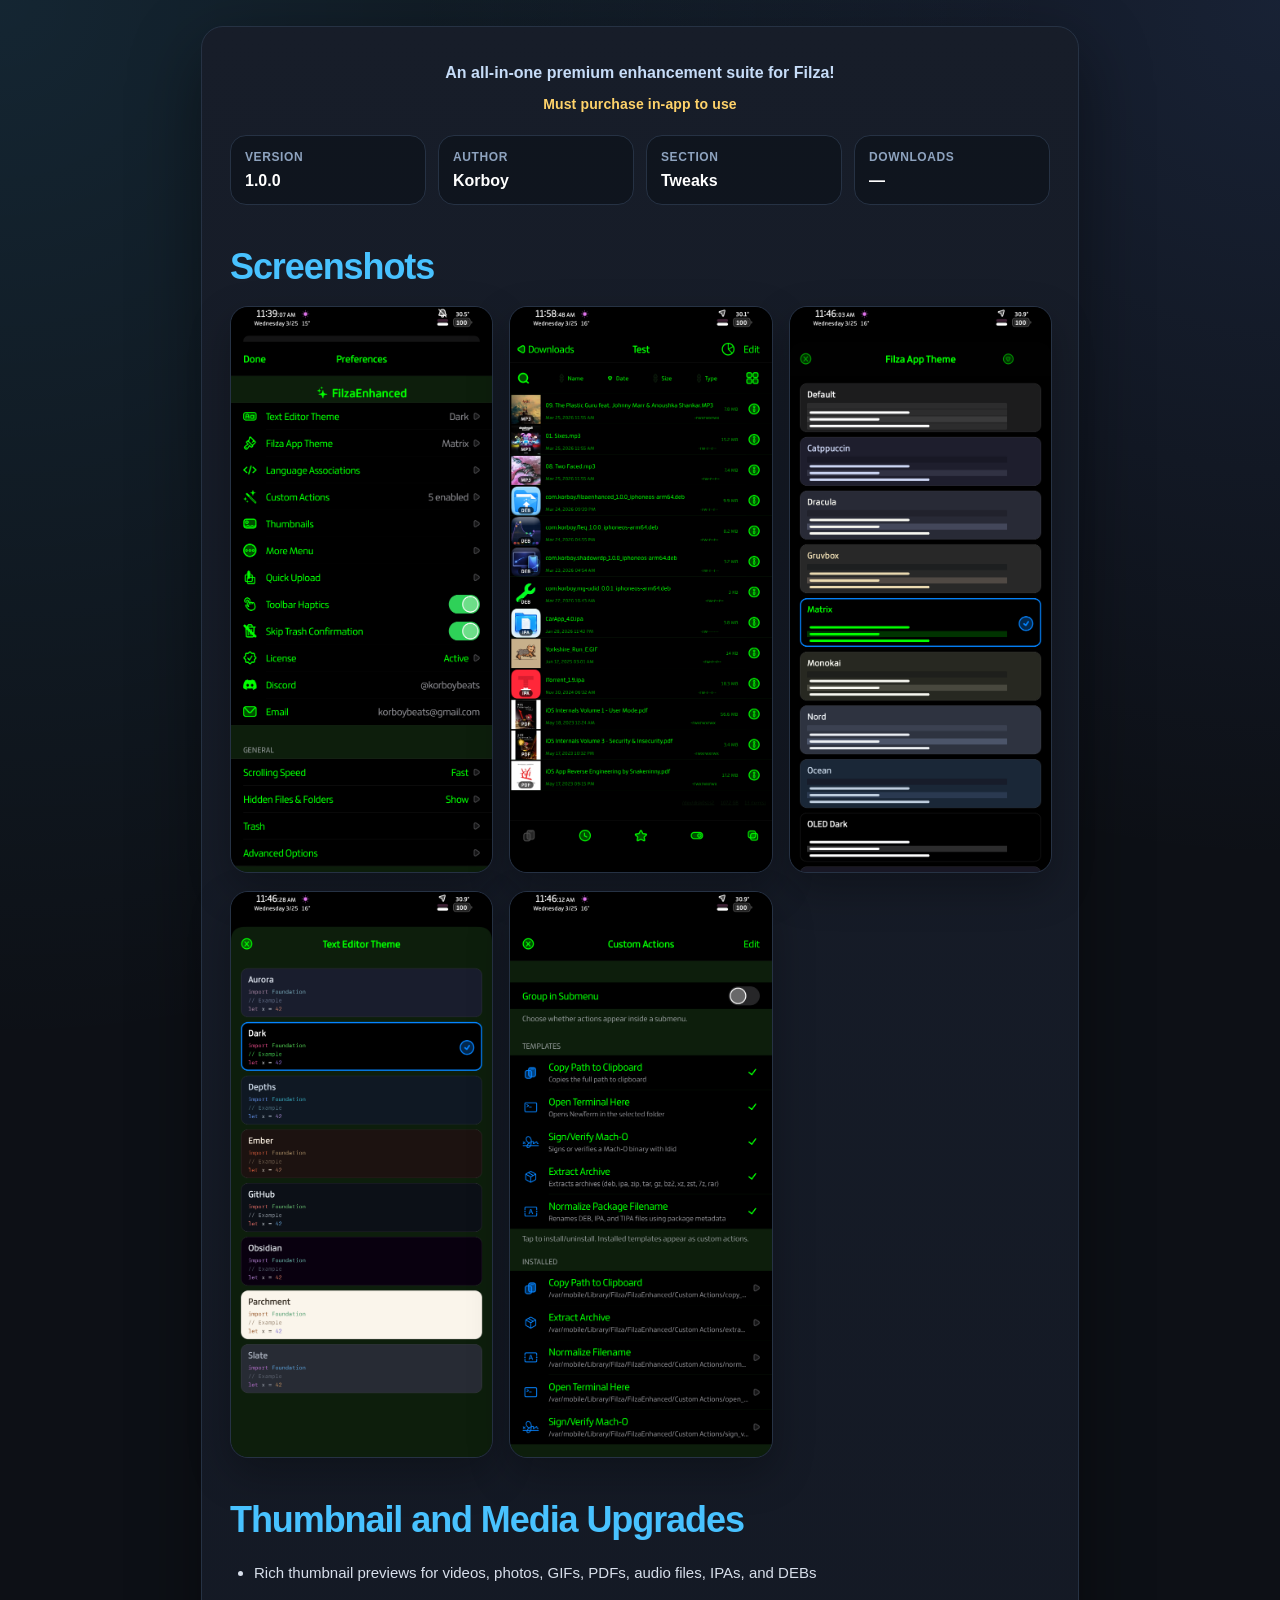
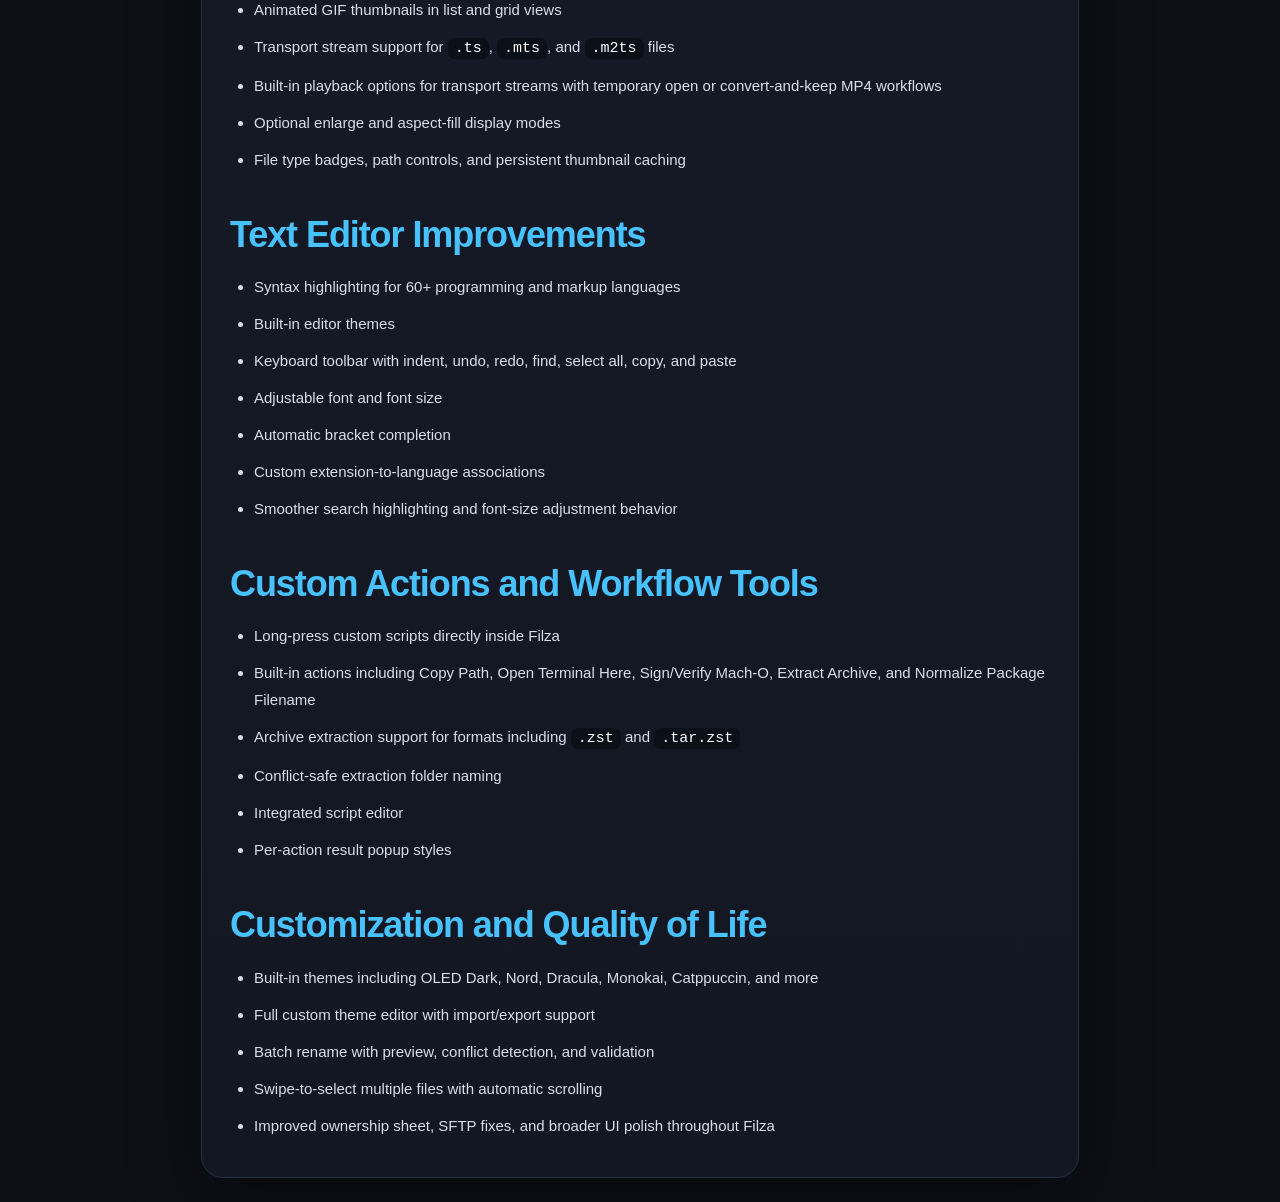
==== depictions/filzaenhanced/index.html @ 0a533b64 "Refactor shared depiction package info" ====
<!doctype html>
<html lang="en">
<head>
  <meta charset="utf-8">
  <meta name="viewport" content="width=device-width, initial-scale=1">
  <title>FilzaEnhanced</title>
  <link rel="stylesheet" href="https://korboybeats.github.io/assets/depiction-package-info.css?v=1">
  <style>
    :root {
      --bg: #0d1016;
      --panel: linear-gradient(180deg, #171d29 0%, #121722 100%);
      --panel-border: #263244;
      --title: #ffffff;
      --subtitle: #c6dcf8;
      --heading: #48c2ff;
      --text: #d8dfeb;
      --code: #0a1018;
    }
    body {
      font-family: -apple-system, BlinkMacSystemFont, "Segoe UI", sans-serif;
      background:
        radial-gradient(circle at top left, rgba(72,194,255,0.12), transparent 34%),
        radial-gradient(circle at top right, rgba(91,141,239,0.14), transparent 28%),
        var(--bg);
      color: var(--text);
      margin: 0;
      padding: 26px;
    }
    .card {
      max-width: 820px;
      margin: 0 auto;
      background: var(--panel);
      border: 1px solid var(--panel-border);
      border-radius: 22px;
      padding: 34px 28px 38px;
      box-shadow: 0 24px 70px rgba(0,0,0,.42);
      text-align: left;
    }
    .sub {
      color: var(--subtitle);
      margin-top: 0;
      font-size: 16px;
      font-weight: 600;
      line-height: 1.5;
      text-align: center;
    }
    .price {
      color: #ffd36a;
      margin: 10px 0 0;
      font-size: 14px;
      font-weight: 700;
      line-height: 1.4;
      text-align: center;
      letter-spacing: 0.01em;
    }
    h2 {
      margin: 42px 0 18px;
      color: var(--heading);
      font-size: 36px;
      font-weight: 800;
      letter-spacing: -0.03em;
      line-height: 1.12;
    }
    ul {
      list-style: none;
      padding-left: 24px;
      margin: 0;
    }
    li {
      color: var(--text);
      line-height: 1.8;
      font-size: 15px;
      margin: 0;
      list-style: disc;
    }
    li + li {
      margin-top: 10px;
    }
    .shots {
      display: grid;
      grid-template-columns: repeat(auto-fit, minmax(220px, 1fr));
      gap: 18px;
      margin-top: 8px;
    }
    .shots img {
      width: 100%;
      display: block;
      border-radius: 18px;
      border: 1px solid var(--panel-border);
      box-shadow: 0 16px 40px rgba(0,0,0,.28);
    }
    code {
      color: #fff;
      background: var(--code);
      padding: 2px 7px;
      border-radius: 7px;
    }
  </style>
</head>
<body
  data-package-id="com.korboy.filzaenhanced"
  data-package-version="1.0.0"
  data-package-author="Korboy"
  data-package-section="Tweaks"
  data-package-api-base="https://license.korboybeats.workers.dev"
>
  <div class="card">
    <div class="sub">An all-in-one premium enhancement suite for Filza!</div>
    <div class="price">Must purchase in-app to use</div>
    <div class="kb-package-info-anchor"></div>

    <h2>Screenshots</h2>
    <div class="shots">
      <img src="https://korboybeats.github.io/depictions/filzaenhanced/screenshots/1.png" alt="FilzaEnhanced screenshot 1">
      <img src="https://korboybeats.github.io/depictions/filzaenhanced/screenshots/2.png" alt="FilzaEnhanced screenshot 2">
      <img src="https://korboybeats.github.io/depictions/filzaenhanced/screenshots/3.png" alt="FilzaEnhanced screenshot 3">
      <img src="https://korboybeats.github.io/depictions/filzaenhanced/screenshots/4.png" alt="FilzaEnhanced screenshot 4">
      <img src="https://korboybeats.github.io/depictions/filzaenhanced/screenshots/5.png" alt="FilzaEnhanced screenshot 5">
    </div>

    <h2>Thumbnail and Media Upgrades</h2>
    <ul>
      <li>Rich thumbnail previews for videos, photos, GIFs, PDFs, audio files, IPAs, and DEBs</li>
      <li>Animated GIF thumbnails in list and grid views</li>
      <li>Transport stream support for <code>.ts</code>, <code>.mts</code>, and <code>.m2ts</code> files</li>
      <li>Built-in playback options for transport streams with temporary open or convert-and-keep MP4 workflows</li>
      <li>Optional enlarge and aspect-fill display modes</li>
      <li>File type badges, path controls, and persistent thumbnail caching</li>
    </ul>

    <h2>Text Editor Improvements</h2>
    <ul>
      <li>Syntax highlighting for 60+ programming and markup languages</li>
      <li>Built-in editor themes</li>
      <li>Keyboard toolbar with indent, undo, redo, find, select all, copy, and paste</li>
      <li>Adjustable font and font size</li>
      <li>Automatic bracket completion</li>
      <li>Custom extension-to-language associations</li>
      <li>Smoother search highlighting and font-size adjustment behavior</li>
    </ul>

    <h2>Custom Actions and Workflow Tools</h2>
    <ul>
      <li>Long-press custom scripts directly inside Filza</li>
      <li>Built-in actions including Copy Path, Open Terminal Here, Sign/Verify Mach-O, Extract Archive, and Normalize Package Filename</li>
      <li>Archive extraction support for formats including <code>.zst</code> and <code>.tar.zst</code></li>
      <li>Conflict-safe extraction folder naming</li>
      <li>Integrated script editor</li>
      <li>Per-action result popup styles</li>
    </ul>

    <h2>Customization and Quality of Life</h2>
    <ul>
      <li>Built-in themes including OLED Dark, Nord, Dracula, Monokai, Catppuccin, and more</li>
      <li>Full custom theme editor with import/export support</li>
      <li>Batch rename with preview, conflict detection, and validation</li>
      <li>Swipe-to-select multiple files with automatic scrolling</li>
      <li>Improved ownership sheet, SFTP fixes, and broader UI polish throughout Filza</li>
    </ul>
  </div>
  <script src="https://korboybeats.github.io/assets/depiction-package-info.js?v=1" defer></script>
</body>
</html>
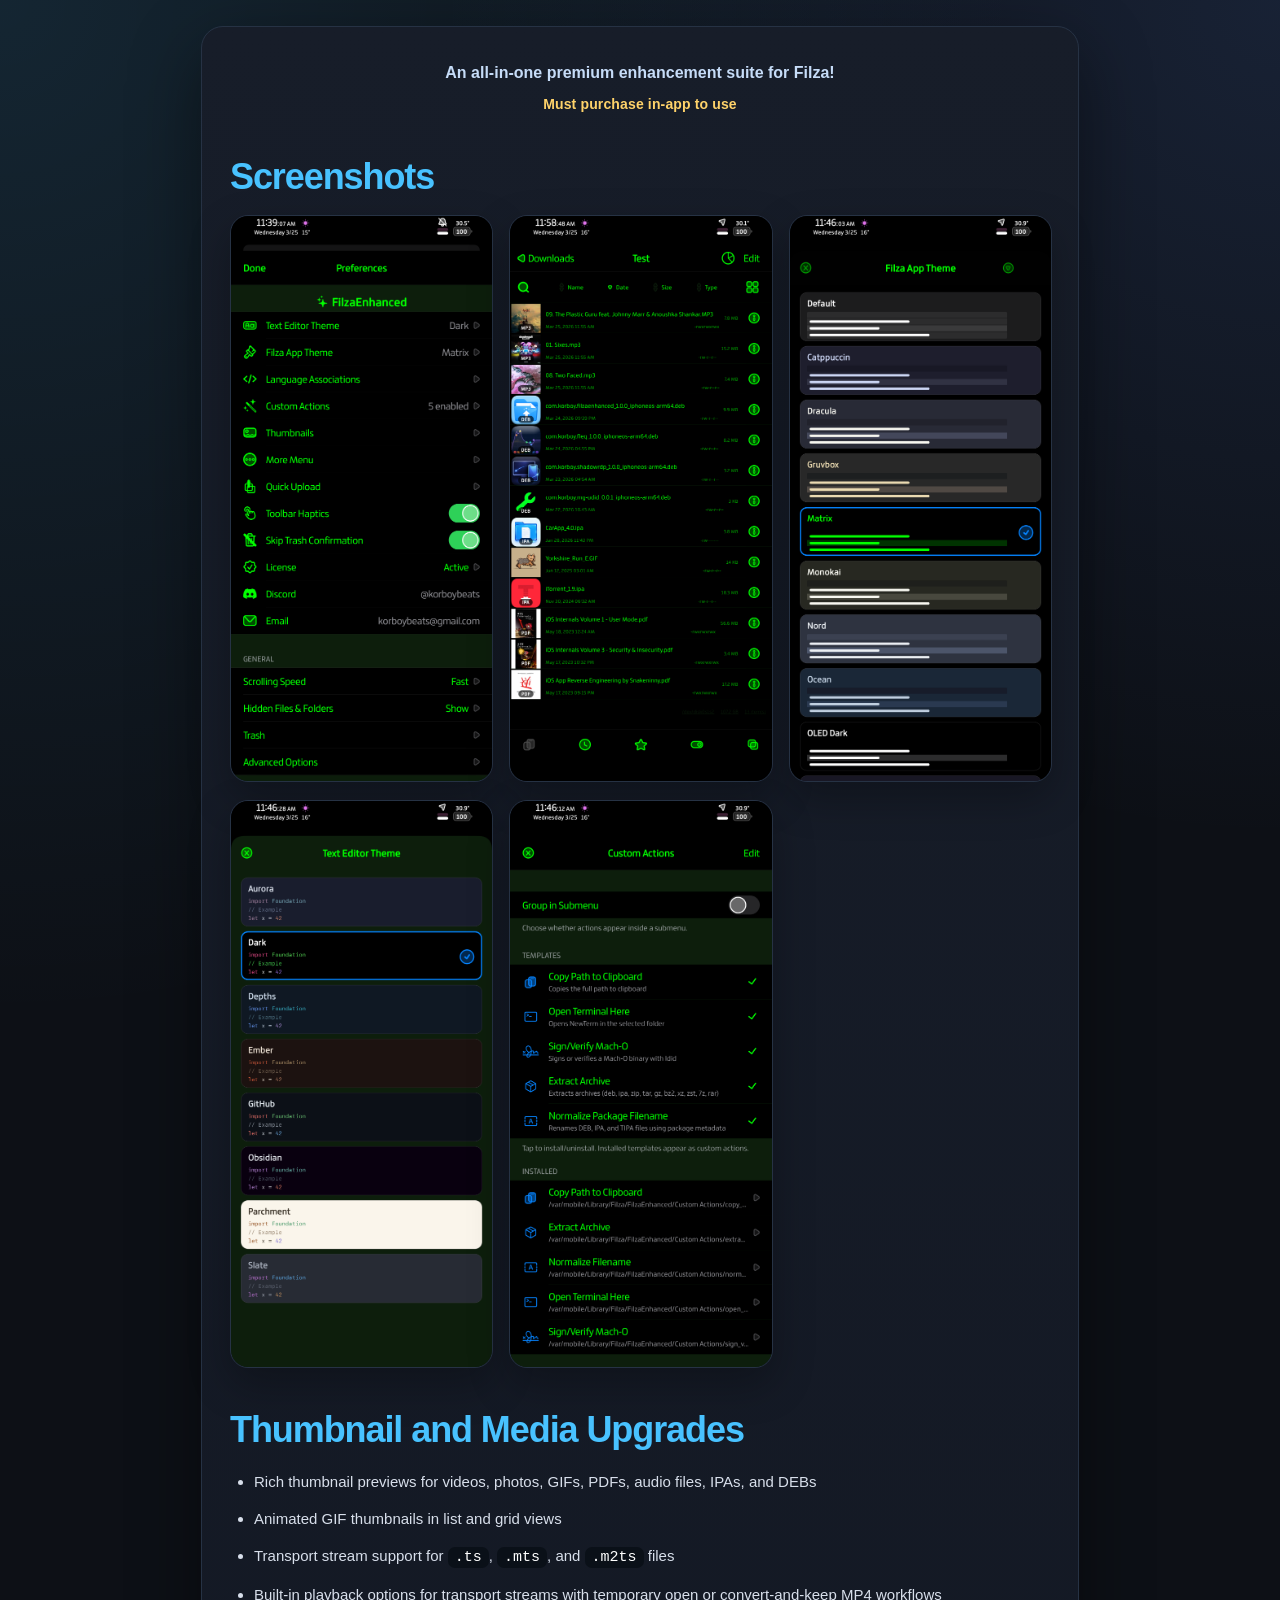
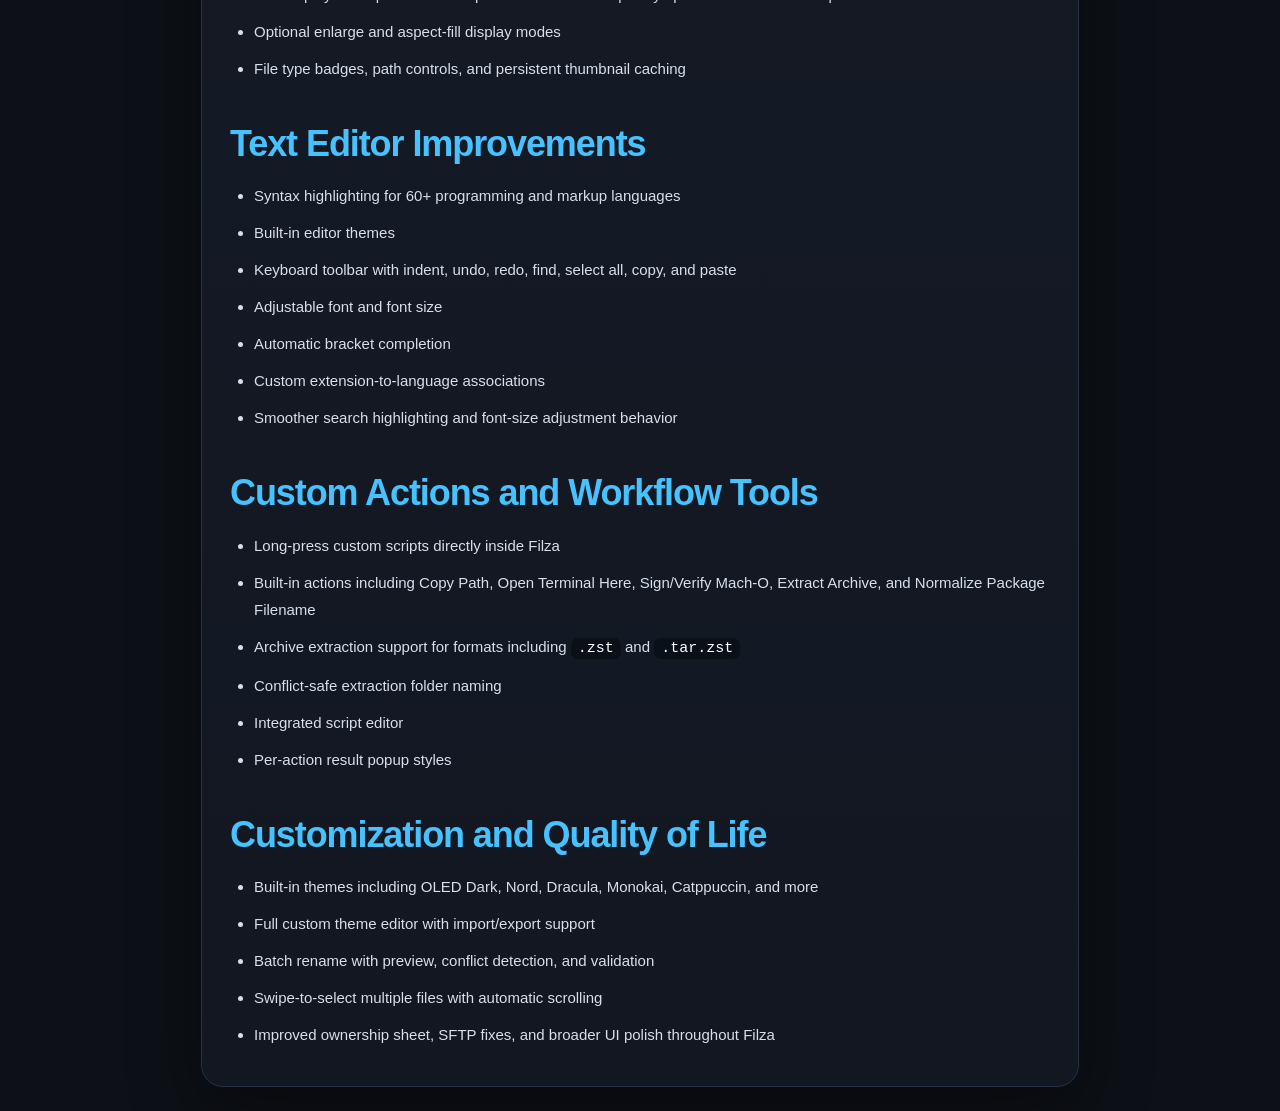
==== commit 83f4bd0e: "Remove unused repo tracking wiring" ====
--- a/depictions/filzaenhanced/index.html
+++ b/depictions/filzaenhanced/index.html
@@ -4,7 +4,6 @@
   <meta charset="utf-8">
   <meta name="viewport" content="width=device-width, initial-scale=1">
   <title>FilzaEnhanced</title>
-  <link rel="stylesheet" href="https://korboybeats.github.io/assets/depiction-package-info.css?v=1">
   <style>
     :root {
       --bg: #0d1016;
@@ -97,17 +96,10 @@
     }
   </style>
 </head>
-<body
-  data-package-id="com.korboy.filzaenhanced"
-  data-package-version="1.0.0"
-  data-package-author="Korboy"
-  data-package-section="Tweaks"
-  data-package-api-base="https://license.korboybeats.workers.dev"
->
+<body>
   <div class="card">
     <div class="sub">An all-in-one premium enhancement suite for Filza!</div>
     <div class="price">Must purchase in-app to use</div>
-    <div class="kb-package-info-anchor"></div>
 
     <h2>Screenshots</h2>
     <div class="shots">
@@ -158,6 +150,5 @@
       <li>Improved ownership sheet, SFTP fixes, and broader UI polish throughout Filza</li>
     </ul>
   </div>
-  <script src="https://korboybeats.github.io/assets/depiction-package-info.js?v=1" defer></script>
 </body>
 </html>
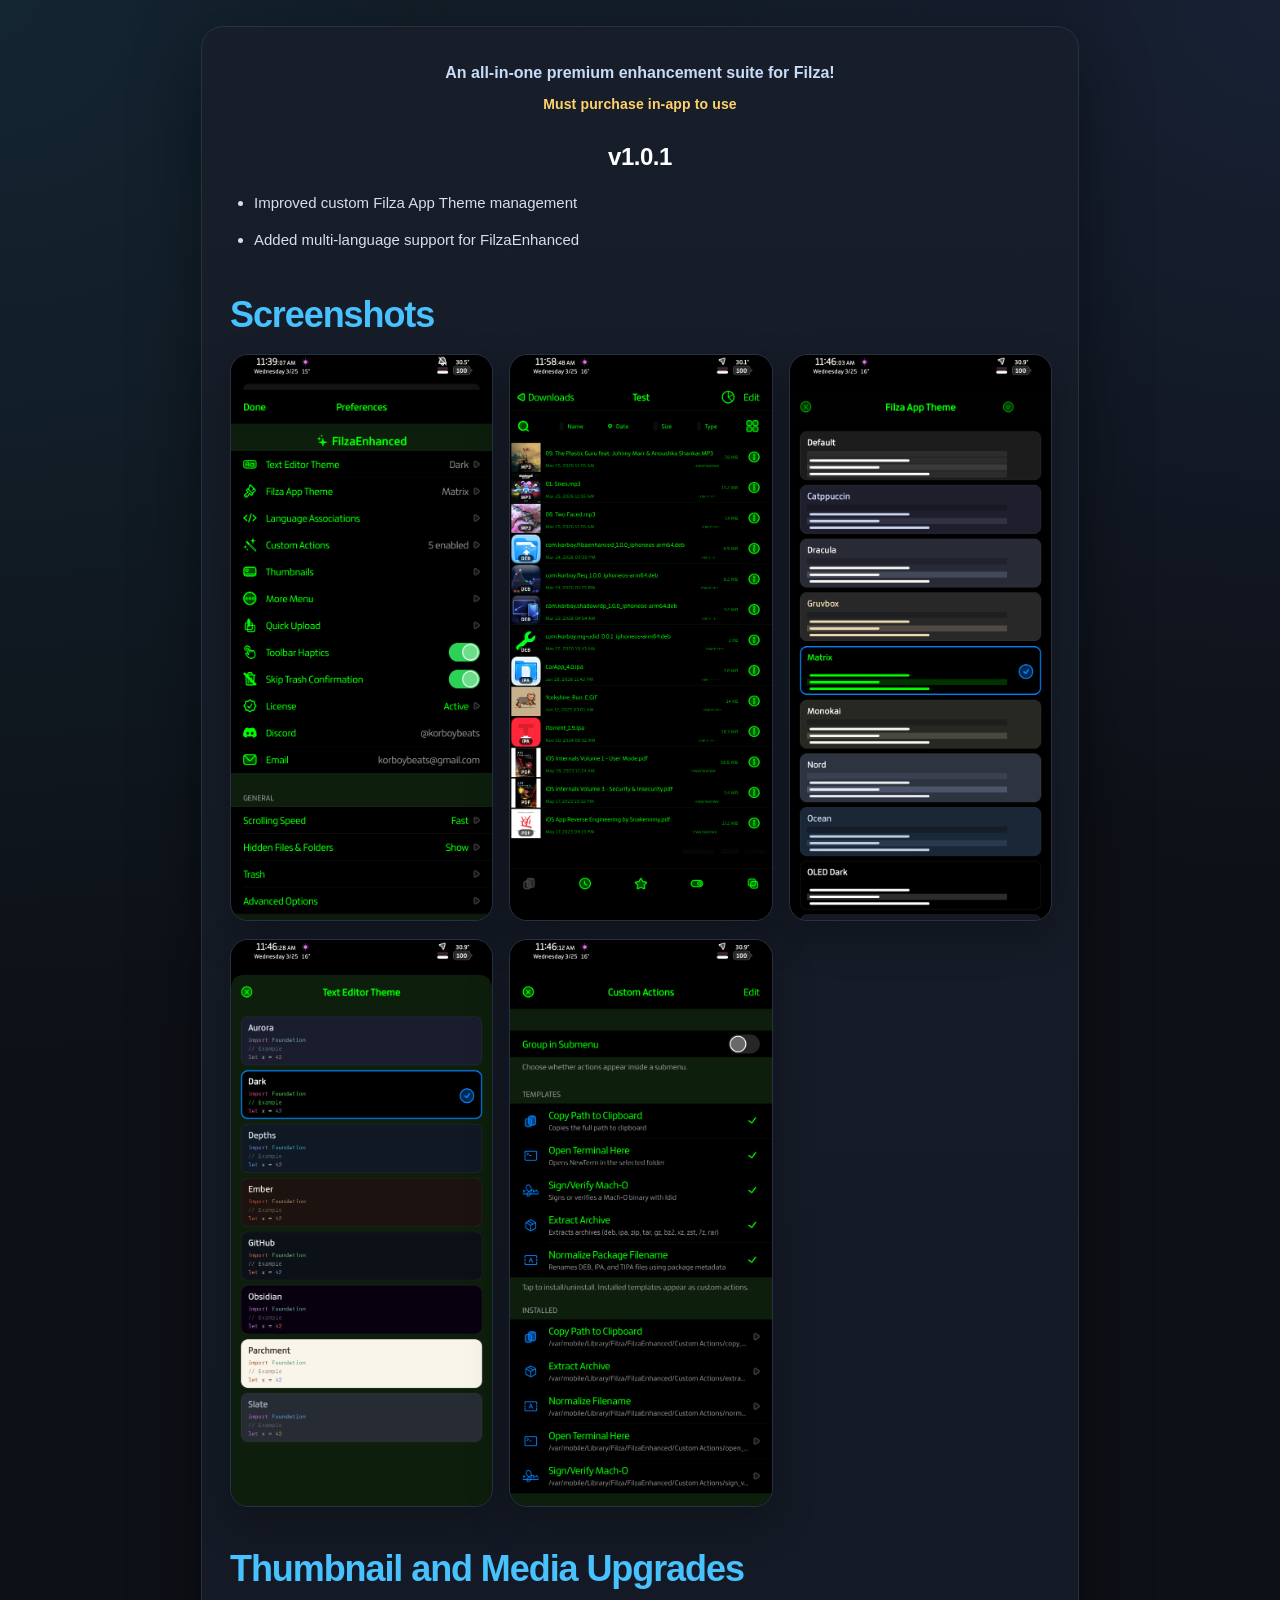
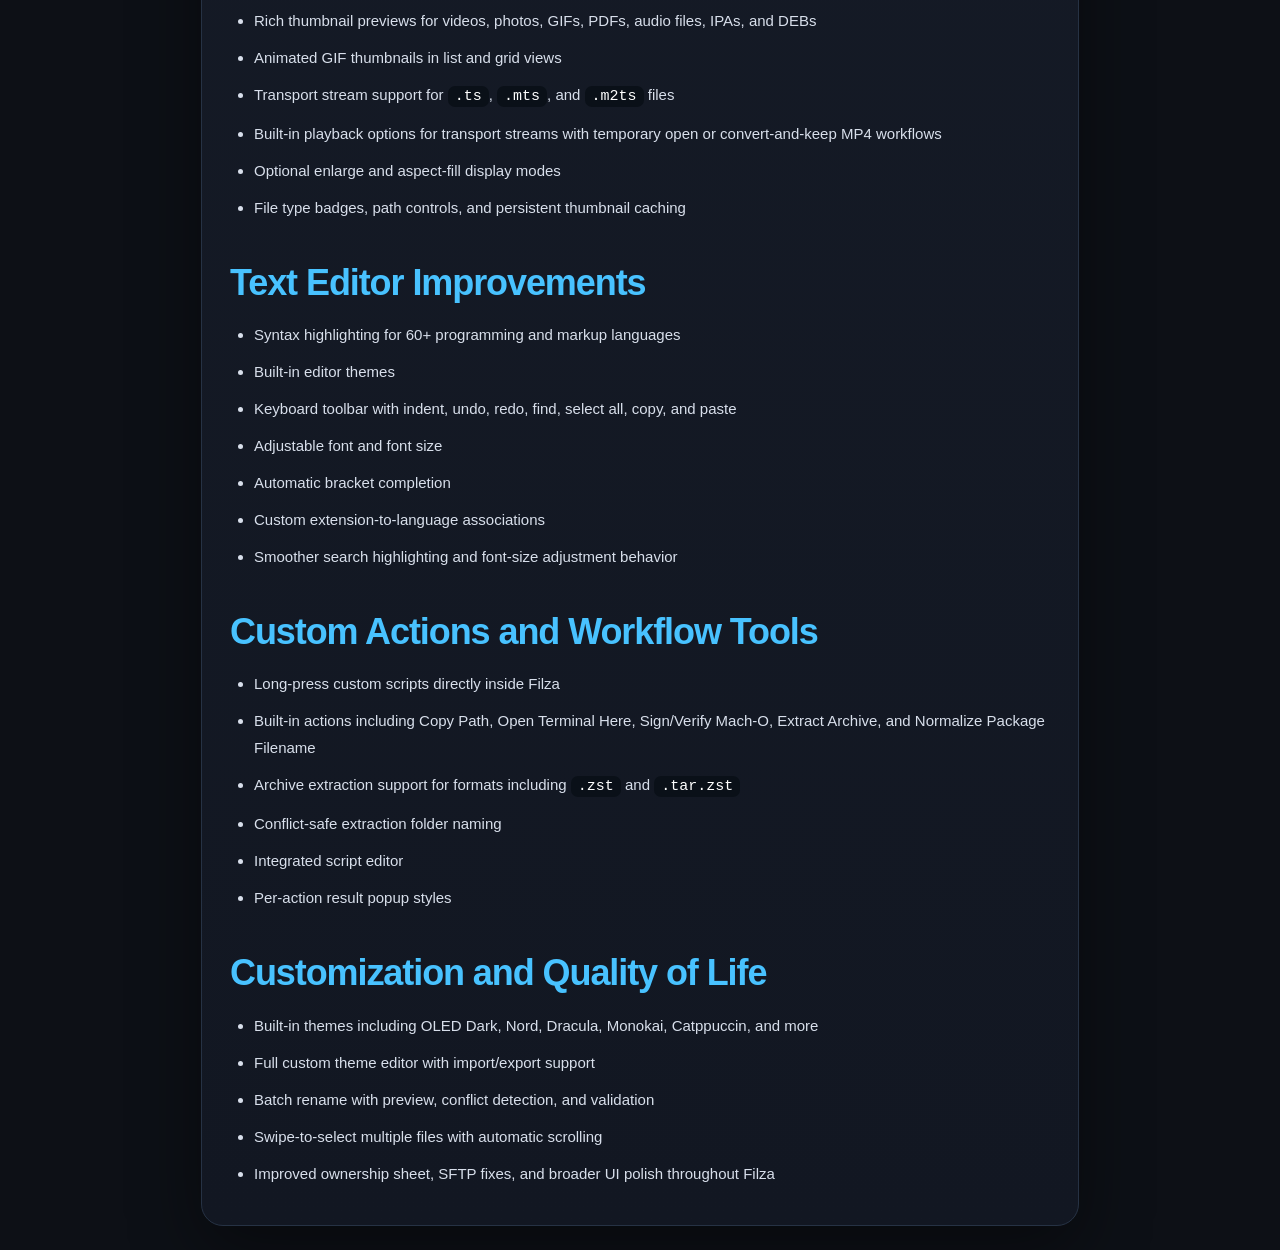
==== commit 48139957: "Match FilzaEnhanced HTML depiction changelog bullets" ====
--- a/depictions/filzaenhanced/index.html
+++ b/depictions/filzaenhanced/index.html
@@ -60,6 +60,15 @@
       letter-spacing: -0.03em;
       line-height: 1.12;
     }
+    .version {
+      margin: 28px 0 18px;
+      color: var(--title);
+      font-size: 24px;
+      font-weight: 800;
+      letter-spacing: -0.02em;
+      line-height: 1.2;
+      text-align: center;
+    }
     ul {
       list-style: none;
       padding-left: 24px;
@@ -100,6 +109,12 @@
   <div class="card">
     <div class="sub">An all-in-one premium enhancement suite for Filza!</div>
     <div class="price">Must purchase in-app to use</div>
+
+    <div class="version">v1.0.1</div>
+    <ul>
+      <li>Improved custom Filza App Theme management</li>
+      <li>Added multi-language support for FilzaEnhanced</li>
+    </ul>
 
     <h2>Screenshots</h2>
     <div class="shots">
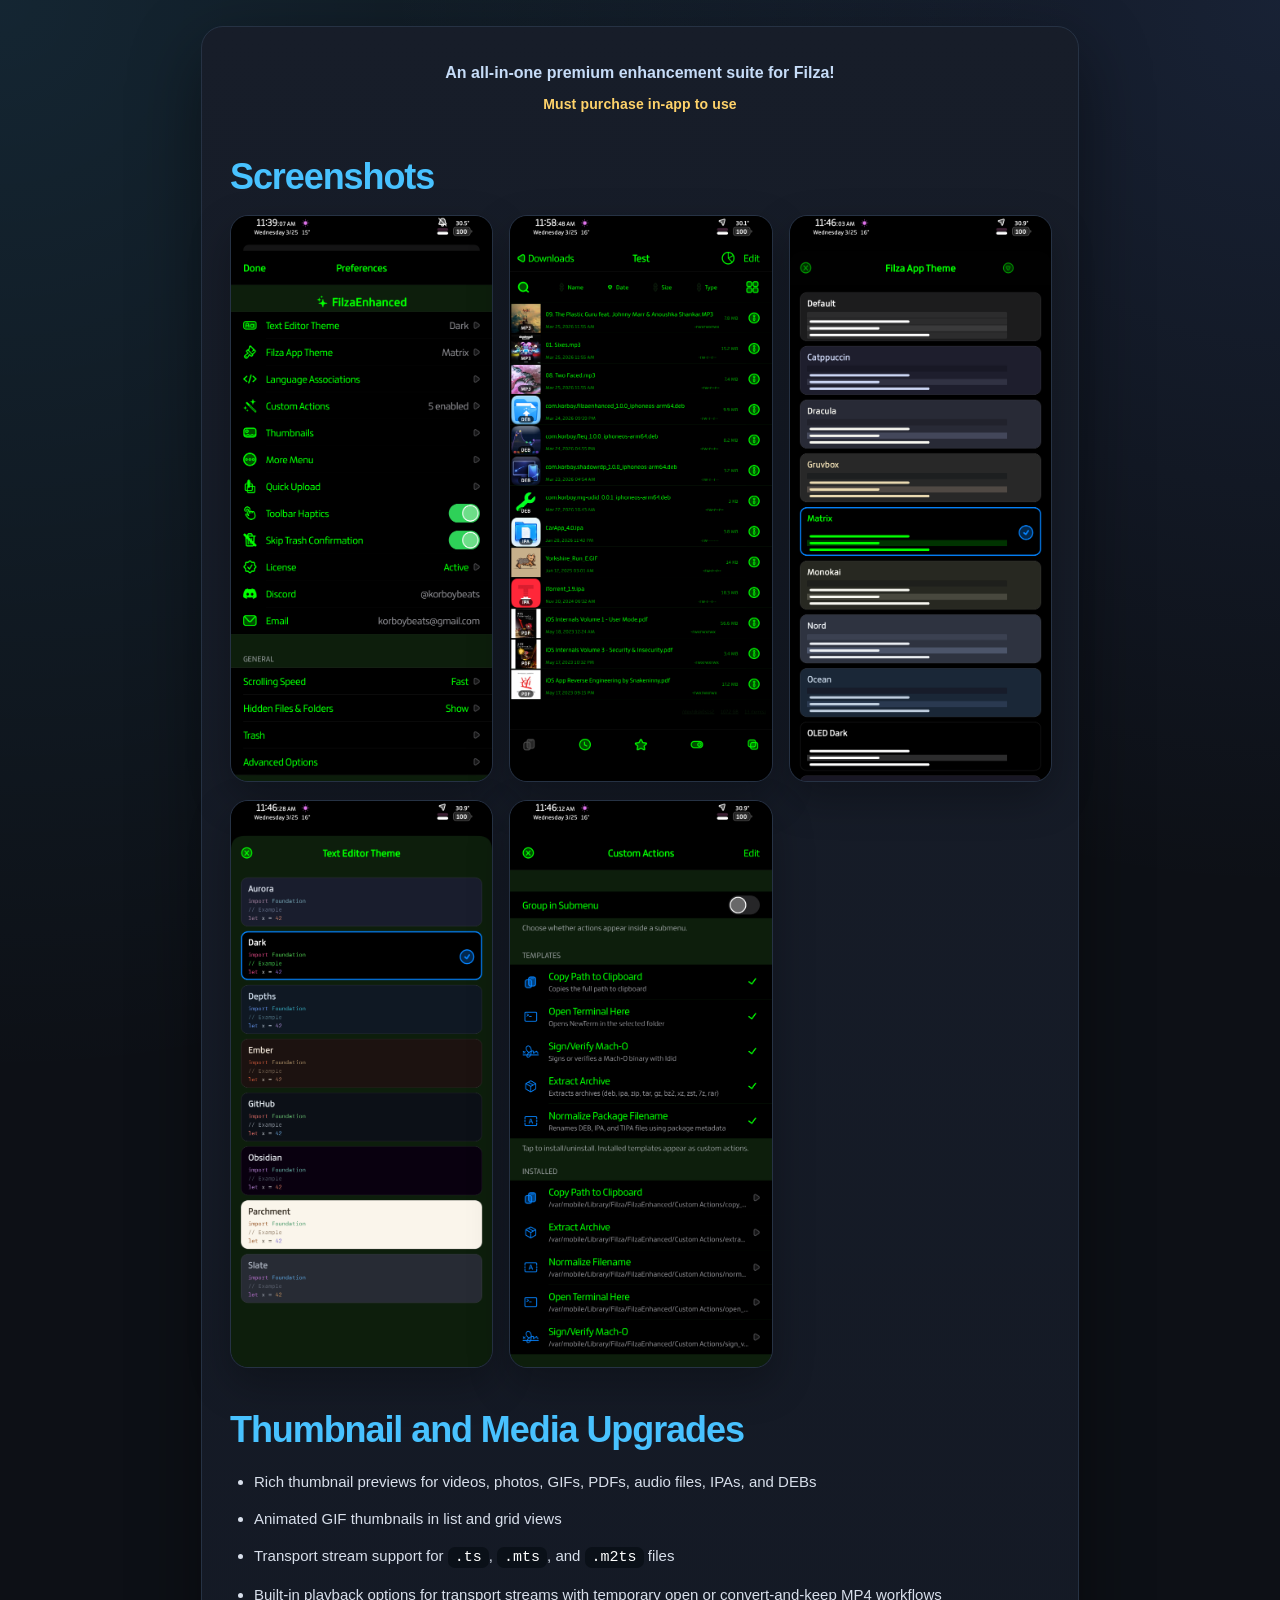
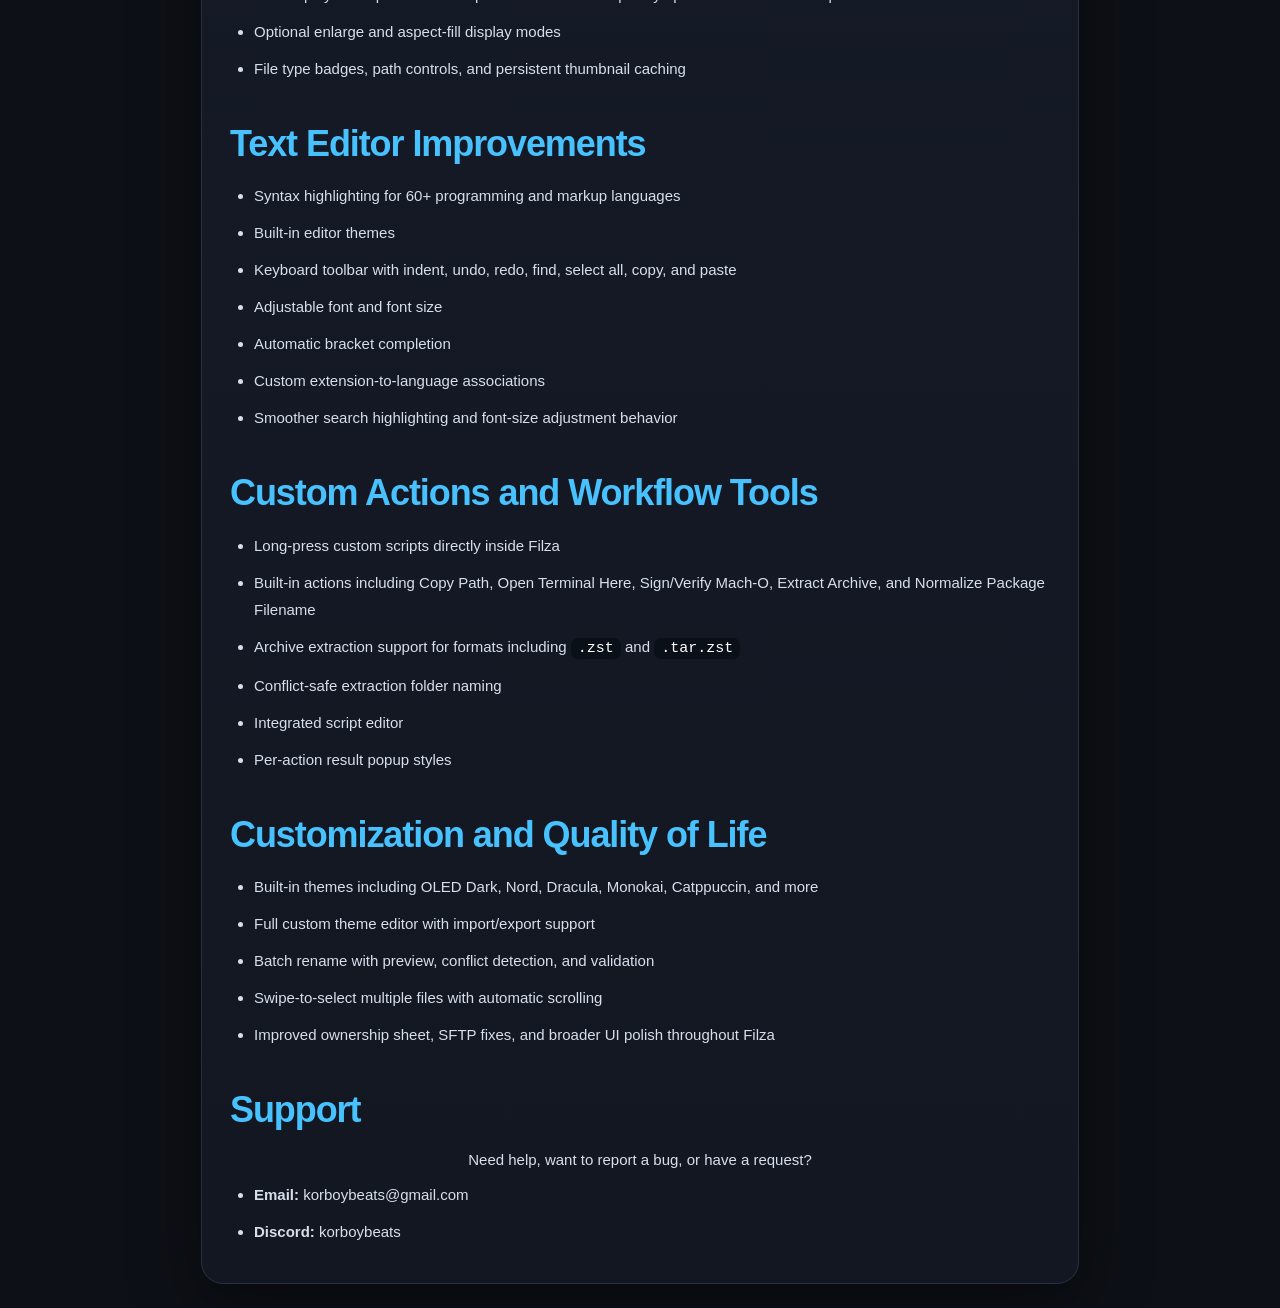
==== commit 4804f17d: "Sync FilzaEnhanced HTML depiction with details tab" ====
--- a/depictions/filzaenhanced/index.html
+++ b/depictions/filzaenhanced/index.html
@@ -60,15 +60,6 @@
       letter-spacing: -0.03em;
       line-height: 1.12;
     }
-    .version {
-      margin: 28px 0 18px;
-      color: var(--title);
-      font-size: 24px;
-      font-weight: 800;
-      letter-spacing: -0.02em;
-      line-height: 1.2;
-      text-align: center;
-    }
     ul {
       list-style: none;
       padding-left: 24px;
@@ -109,12 +100,6 @@
   <div class="card">
     <div class="sub">An all-in-one premium enhancement suite for Filza!</div>
     <div class="price">Must purchase in-app to use</div>
-
-    <div class="version">v1.0.1</div>
-    <ul>
-      <li>Improved custom Filza App Theme management</li>
-      <li>Added multi-language support for FilzaEnhanced</li>
-    </ul>
 
     <h2>Screenshots</h2>
     <div class="shots">
@@ -164,6 +149,15 @@
       <li>Swipe-to-select multiple files with automatic scrolling</li>
       <li>Improved ownership sheet, SFTP fixes, and broader UI polish throughout Filza</li>
     </ul>
+
+    <h2>Support</h2>
+    <p style="margin:0 0 8px 0; text-align:center; font-size:15px; line-height:1.62; color:var(--text);">
+      Need help, want to report a bug, or have a request?
+    </p>
+    <ul>
+      <li><strong>Email:</strong> korboybeats@gmail.com</li>
+      <li><strong>Discord:</strong> korboybeats</li>
+    </ul>
   </div>
 </body>
 </html>
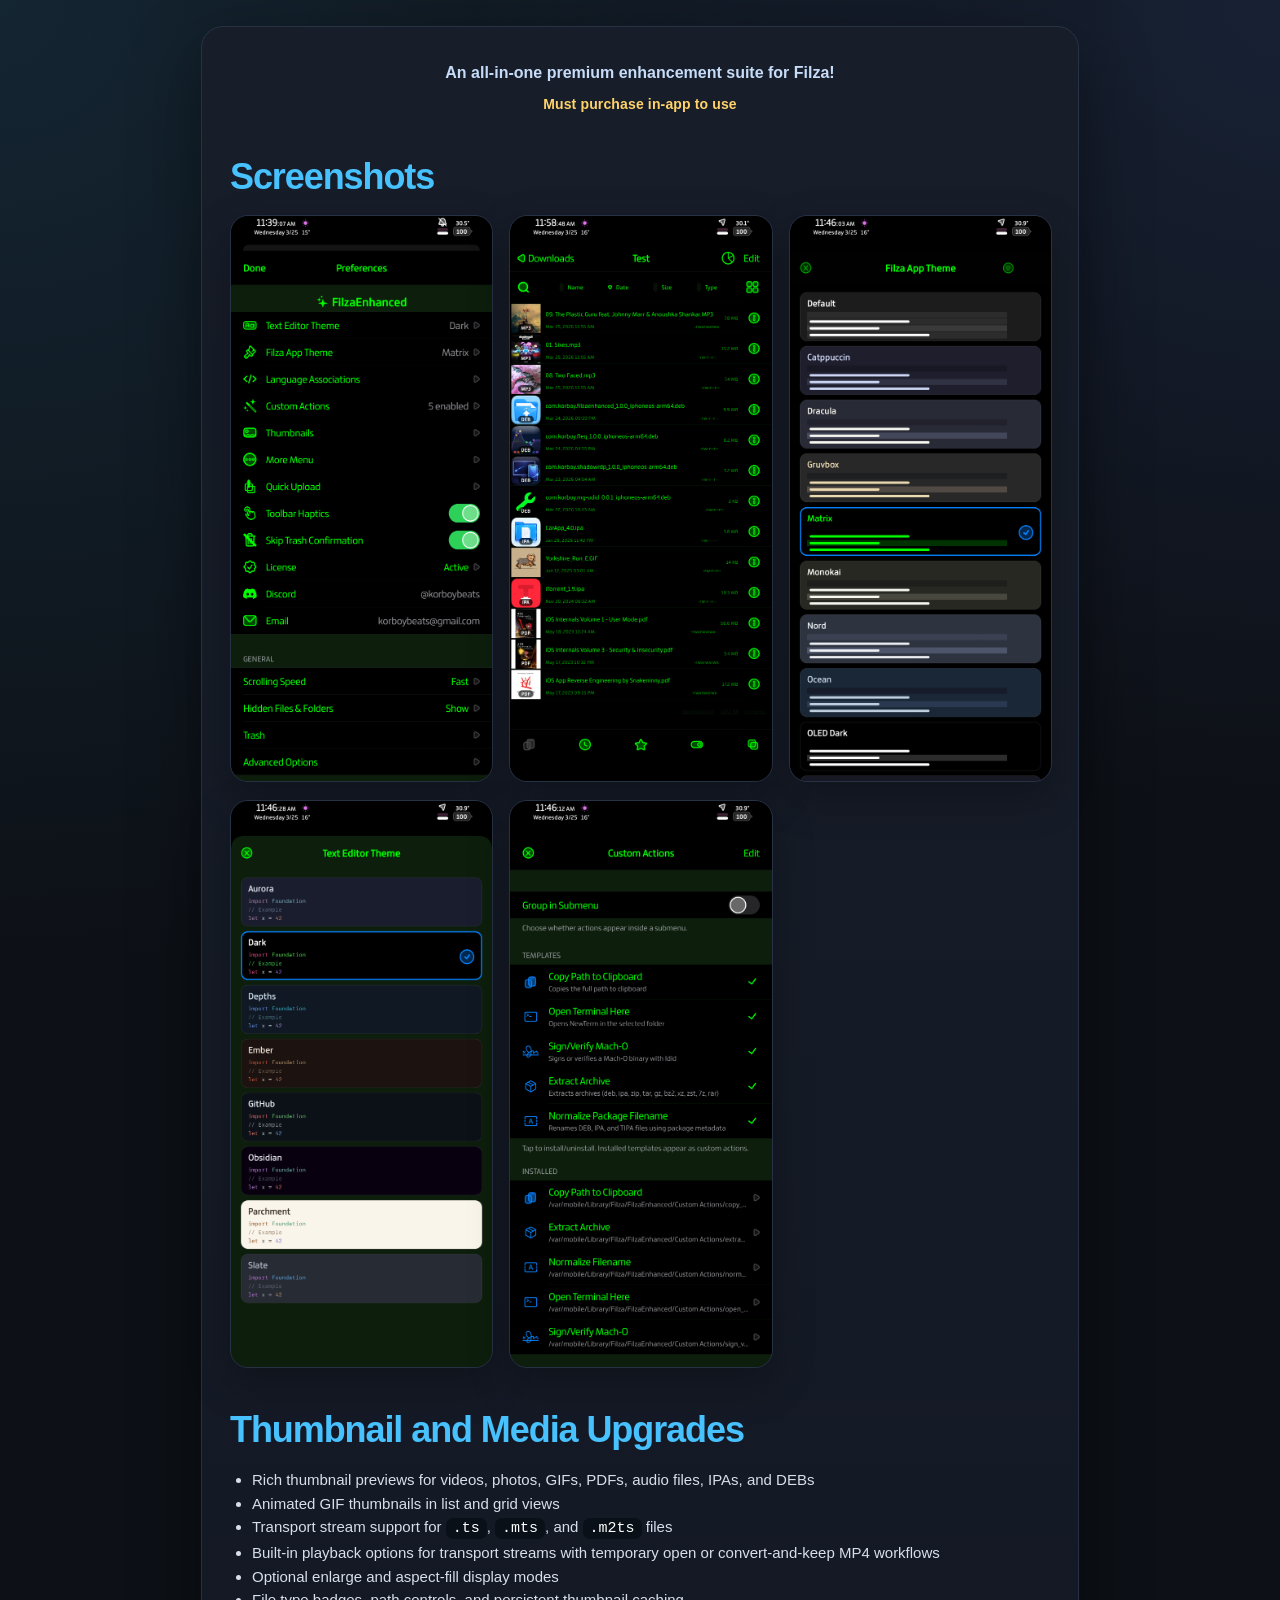
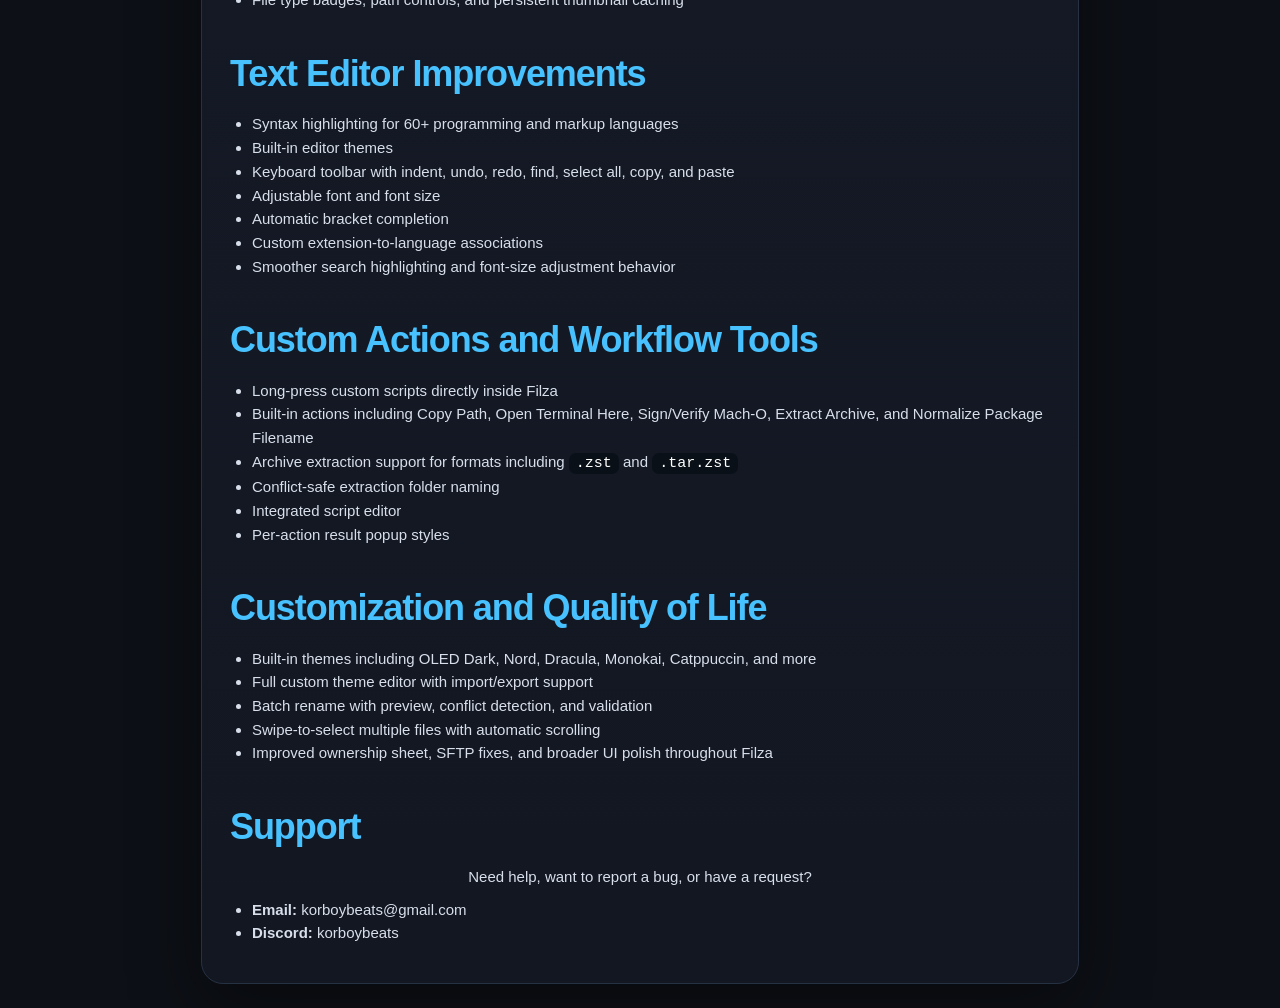
==== commit a27b4aaf: "Match FilzaEnhanced HTML bullet styling to Sileo details" ====
--- a/depictions/filzaenhanced/index.html
+++ b/depictions/filzaenhanced/index.html
@@ -61,19 +61,15 @@
       line-height: 1.12;
     }
     ul {
-      list-style: none;
-      padding-left: 24px;
-      margin: 0;
+      list-style: disc;
+      padding-left: 22px;
+      margin: 0 0 12px 0;
     }
     li {
       color: var(--text);
-      line-height: 1.8;
+      line-height: 1.58;
       font-size: 15px;
       margin: 0;
-      list-style: disc;
-    }
-    li + li {
-      margin-top: 10px;
     }
     .shots {
       display: grid;
@@ -87,6 +83,17 @@
       border-radius: 18px;
       border: 1px solid var(--panel-border);
       box-shadow: 0 16px 40px rgba(0,0,0,.28);
+    }
+    .support-text {
+      margin: 0;
+      text-align: center;
+      font-size: 15px;
+      line-height: 1.62;
+      color: var(--text);
+    }
+    .support-list {
+      line-height: 1.62;
+      margin: 8px 0 0 0;
     }
     code {
       color: #fff;
@@ -151,10 +158,8 @@
     </ul>
 
     <h2>Support</h2>
-    <p style="margin:0 0 8px 0; text-align:center; font-size:15px; line-height:1.62; color:var(--text);">
-      Need help, want to report a bug, or have a request?
-    </p>
-    <ul>
+    <p class="support-text">Need help, want to report a bug, or have a request?</p>
+    <ul class="support-list">
       <li><strong>Email:</strong> korboybeats@gmail.com</li>
       <li><strong>Discord:</strong> korboybeats</li>
     </ul>
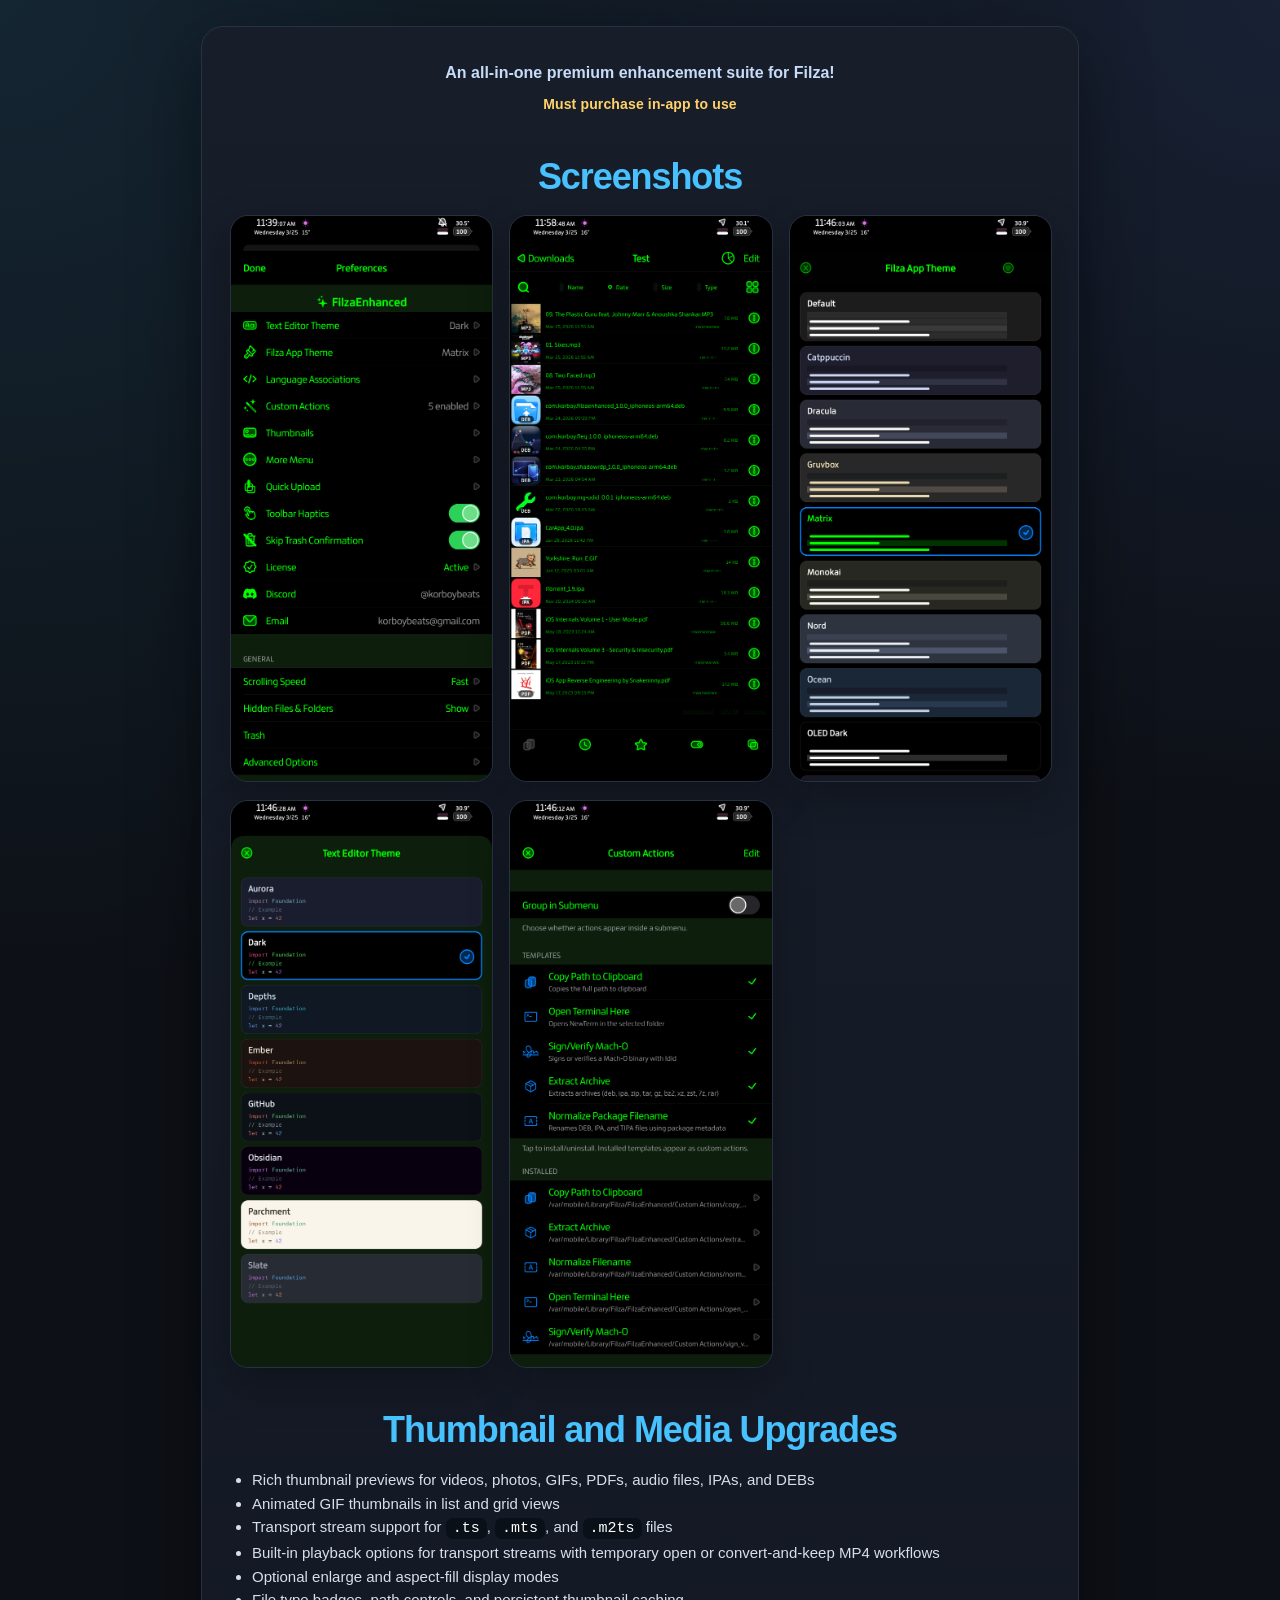
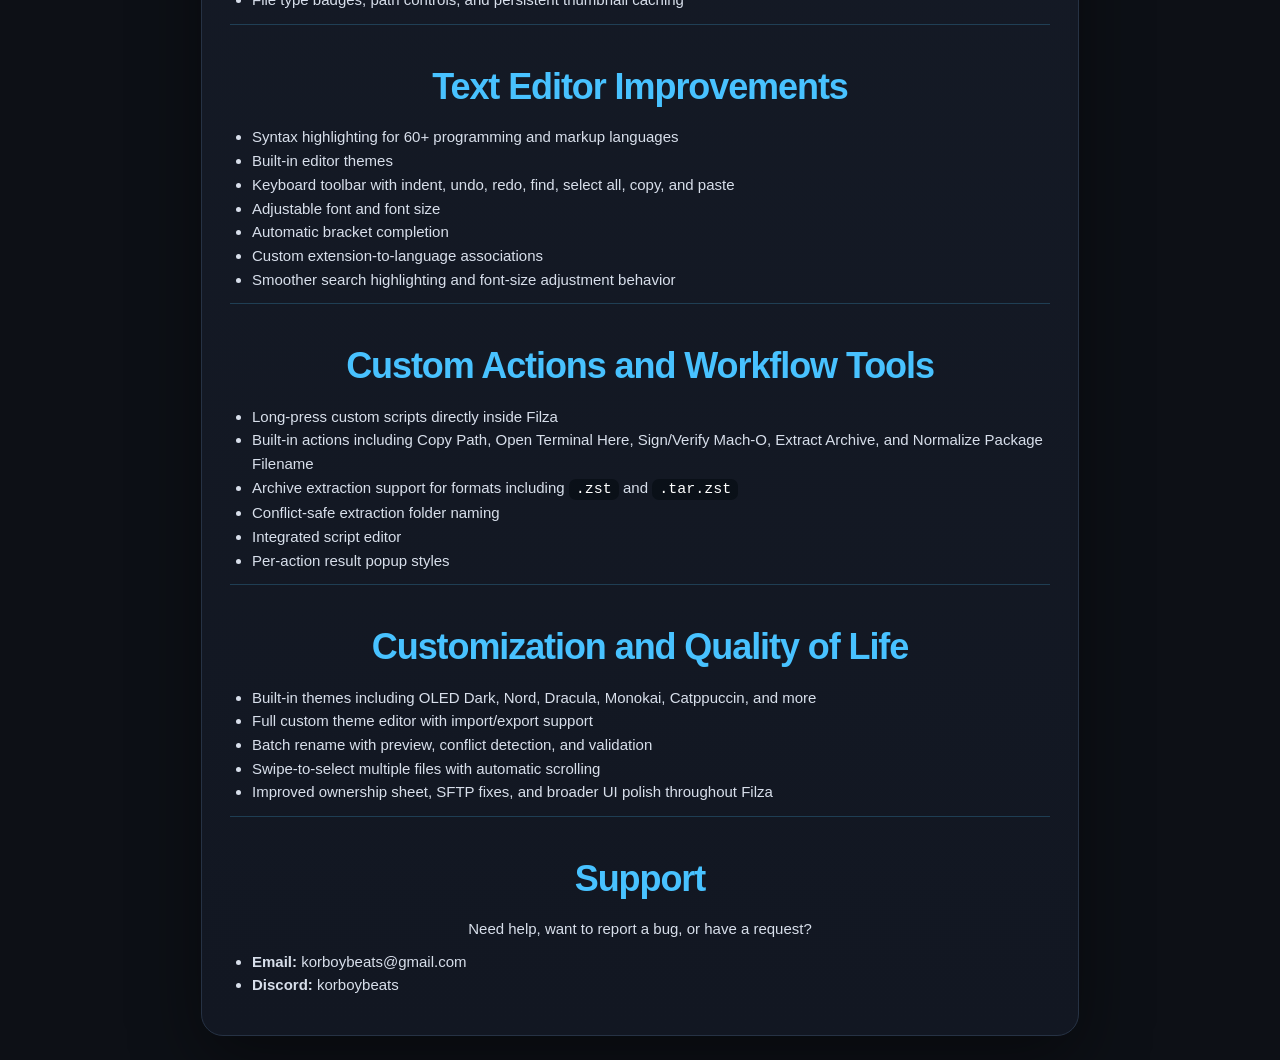
==== commit 7cb010e2: "Make FilzaEnhanced HTML depiction match Sileo details" ====
--- a/depictions/filzaenhanced/index.html
+++ b/depictions/filzaenhanced/index.html
@@ -59,6 +59,7 @@
       font-weight: 800;
       letter-spacing: -0.03em;
       line-height: 1.12;
+      text-align: center;
     }
     ul {
       list-style: disc;
@@ -70,6 +71,11 @@
       line-height: 1.58;
       font-size: 15px;
       margin: 0;
+    }
+    .divider {
+      height: 1px;
+      background: rgba(72,194,255,0.22);
+      margin: 10px 0 14px 0;
     }
     .shots {
       display: grid;
@@ -85,15 +91,17 @@
       box-shadow: 0 16px 40px rgba(0,0,0,.28);
     }
     .support-text {
-      margin: 0;
-      text-align: center;
       font-size: 15px;
       line-height: 1.62;
+      margin: 0;
       color: var(--text);
+      text-align: center;
     }
     .support-list {
+      font-size: 15px;
       line-height: 1.62;
       margin: 8px 0 0 0;
+      padding-left: 22px;
     }
     code {
       color: #fff;
@@ -126,6 +134,7 @@
       <li>Optional enlarge and aspect-fill display modes</li>
       <li>File type badges, path controls, and persistent thumbnail caching</li>
     </ul>
+    <div class="divider"></div>
 
     <h2>Text Editor Improvements</h2>
     <ul>
@@ -137,6 +146,7 @@
       <li>Custom extension-to-language associations</li>
       <li>Smoother search highlighting and font-size adjustment behavior</li>
     </ul>
+    <div class="divider"></div>
 
     <h2>Custom Actions and Workflow Tools</h2>
     <ul>
@@ -147,6 +157,7 @@
       <li>Integrated script editor</li>
       <li>Per-action result popup styles</li>
     </ul>
+    <div class="divider"></div>
 
     <h2>Customization and Quality of Life</h2>
     <ul>
@@ -156,6 +167,7 @@
       <li>Swipe-to-select multiple files with automatic scrolling</li>
       <li>Improved ownership sheet, SFTP fixes, and broader UI polish throughout Filza</li>
     </ul>
+    <div class="divider"></div>
 
     <h2>Support</h2>
     <p class="support-text">Need help, want to report a bug, or have a request?</p>
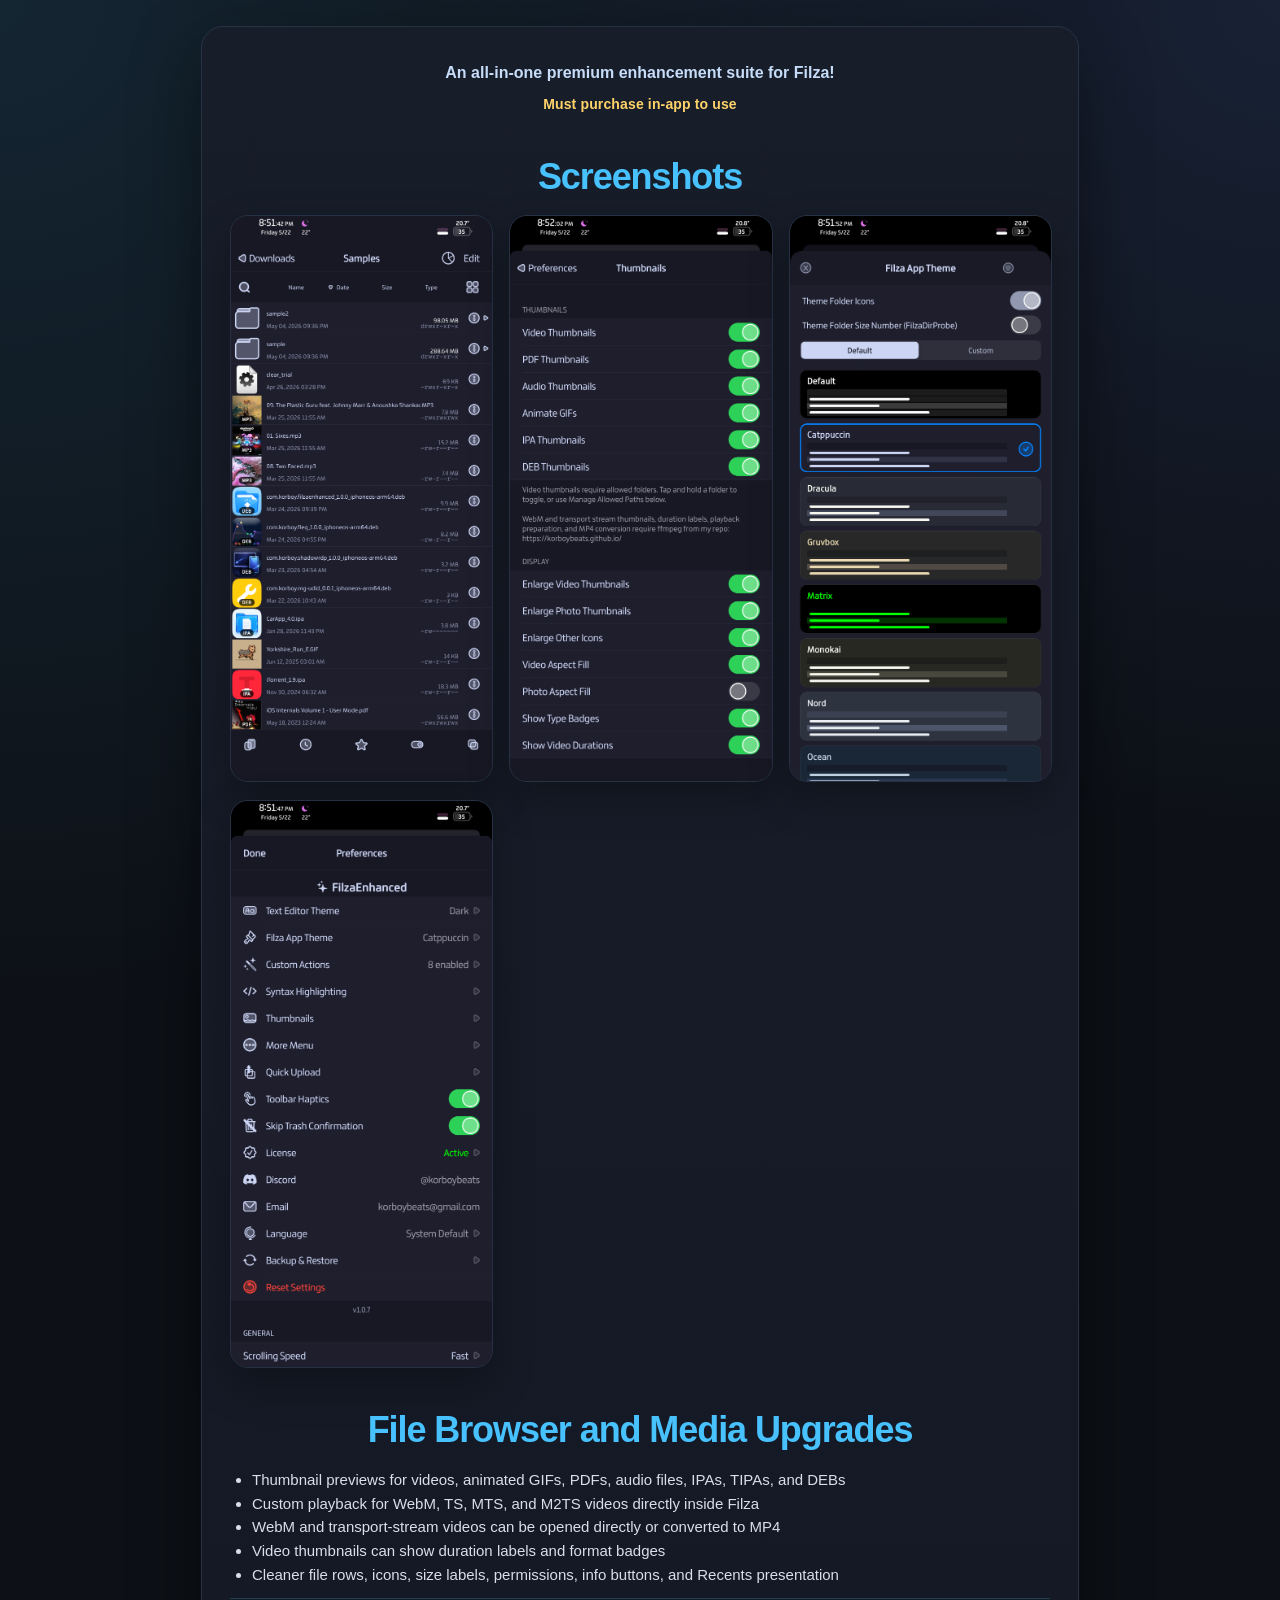
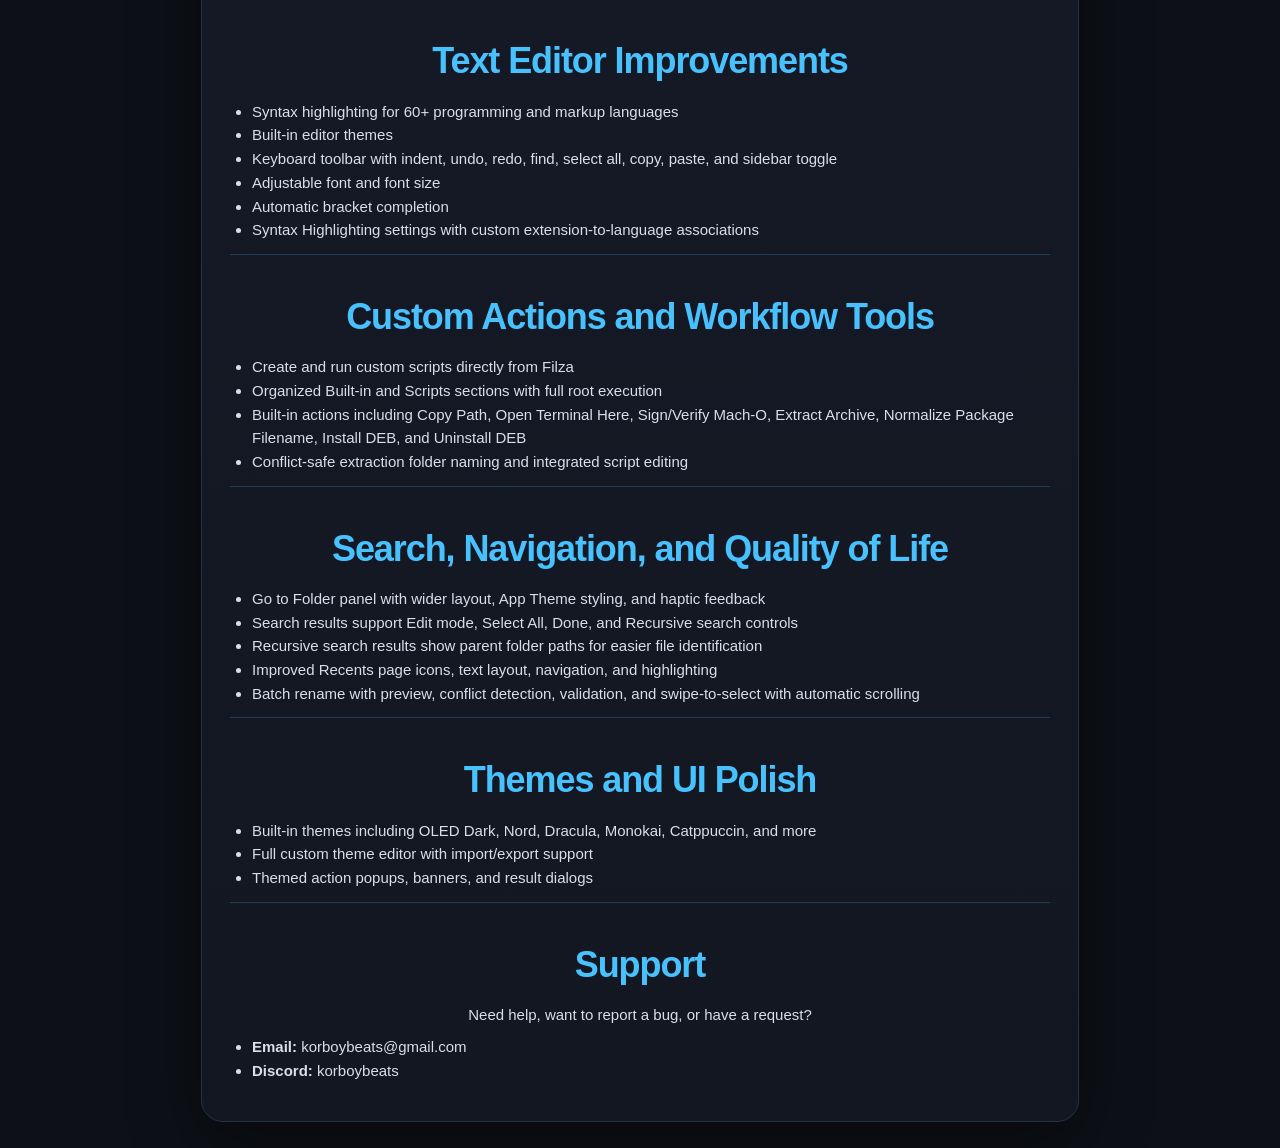
==== commit dc0f5bdb: "Update FilzaEnhanced depiction" ====
--- a/depictions/filzaenhanced/index.html
+++ b/depictions/filzaenhanced/index.html
@@ -122,17 +122,15 @@
       <img src="https://korboybeats.github.io/depictions/filzaenhanced/screenshots/2.png" alt="FilzaEnhanced screenshot 2">
       <img src="https://korboybeats.github.io/depictions/filzaenhanced/screenshots/3.png" alt="FilzaEnhanced screenshot 3">
       <img src="https://korboybeats.github.io/depictions/filzaenhanced/screenshots/4.png" alt="FilzaEnhanced screenshot 4">
-      <img src="https://korboybeats.github.io/depictions/filzaenhanced/screenshots/5.png" alt="FilzaEnhanced screenshot 5">
     </div>
 
-    <h2>Thumbnail and Media Upgrades</h2>
+    <h2>File Browser and Media Upgrades</h2>
     <ul>
-      <li>Rich thumbnail previews for videos, photos, GIFs, PDFs, audio files, IPAs, and DEBs</li>
-      <li>Animated GIF thumbnails in list and grid views</li>
-      <li>Transport stream support for <code>.ts</code>, <code>.mts</code>, and <code>.m2ts</code> files</li>
-      <li>Built-in playback options for transport streams with temporary open or convert-and-keep MP4 workflows</li>
-      <li>Optional enlarge and aspect-fill display modes</li>
-      <li>File type badges, path controls, and persistent thumbnail caching</li>
+      <li>Thumbnail previews for videos, animated GIFs, PDFs, audio files, IPAs, TIPAs, and DEBs</li>
+      <li>Custom playback for WebM, TS, MTS, and M2TS videos directly inside Filza</li>
+      <li>WebM and transport-stream videos can be opened directly or converted to MP4</li>
+      <li>Video thumbnails can show duration labels and format badges</li>
+      <li>Cleaner file rows, icons, size labels, permissions, info buttons, and Recents presentation</li>
     </ul>
     <div class="divider"></div>
 
@@ -140,32 +138,37 @@
     <ul>
       <li>Syntax highlighting for 60+ programming and markup languages</li>
       <li>Built-in editor themes</li>
-      <li>Keyboard toolbar with indent, undo, redo, find, select all, copy, and paste</li>
+      <li>Keyboard toolbar with indent, undo, redo, find, select all, copy, paste, and sidebar toggle</li>
       <li>Adjustable font and font size</li>
       <li>Automatic bracket completion</li>
-      <li>Custom extension-to-language associations</li>
-      <li>Smoother search highlighting and font-size adjustment behavior</li>
+      <li>Syntax Highlighting settings with custom extension-to-language associations</li>
     </ul>
     <div class="divider"></div>
 
     <h2>Custom Actions and Workflow Tools</h2>
     <ul>
-      <li>Long-press custom scripts directly inside Filza</li>
-      <li>Built-in actions including Copy Path, Open Terminal Here, Sign/Verify Mach-O, Extract Archive, and Normalize Package Filename</li>
-      <li>Archive extraction support for formats including <code>.zst</code> and <code>.tar.zst</code></li>
-      <li>Conflict-safe extraction folder naming</li>
-      <li>Integrated script editor</li>
-      <li>Per-action result popup styles</li>
+      <li>Create and run custom scripts directly from Filza</li>
+      <li>Organized Built-in and Scripts sections with full root execution</li>
+      <li>Built-in actions including Copy Path, Open Terminal Here, Sign/Verify Mach-O, Extract Archive, Normalize Package Filename, Install DEB, and Uninstall DEB</li>
+      <li>Conflict-safe extraction folder naming and integrated script editing</li>
     </ul>
     <div class="divider"></div>
 
-    <h2>Customization and Quality of Life</h2>
+    <h2>Search, Navigation, and Quality of Life</h2>
+    <ul>
+      <li>Go to Folder panel with wider layout, App Theme styling, and haptic feedback</li>
+      <li>Search results support Edit mode, Select All, Done, and Recursive search controls</li>
+      <li>Recursive search results show parent folder paths for easier file identification</li>
+      <li>Improved Recents page icons, text layout, navigation, and highlighting</li>
+      <li>Batch rename with preview, conflict detection, validation, and swipe-to-select with automatic scrolling</li>
+    </ul>
+    <div class="divider"></div>
+
+    <h2>Themes and UI Polish</h2>
     <ul>
       <li>Built-in themes including OLED Dark, Nord, Dracula, Monokai, Catppuccin, and more</li>
       <li>Full custom theme editor with import/export support</li>
-      <li>Batch rename with preview, conflict detection, and validation</li>
-      <li>Swipe-to-select multiple files with automatic scrolling</li>
-      <li>Improved ownership sheet, SFTP fixes, and broader UI polish throughout Filza</li>
+      <li>Themed action popups, banners, and result dialogs</li>
     </ul>
     <div class="divider"></div>
 
